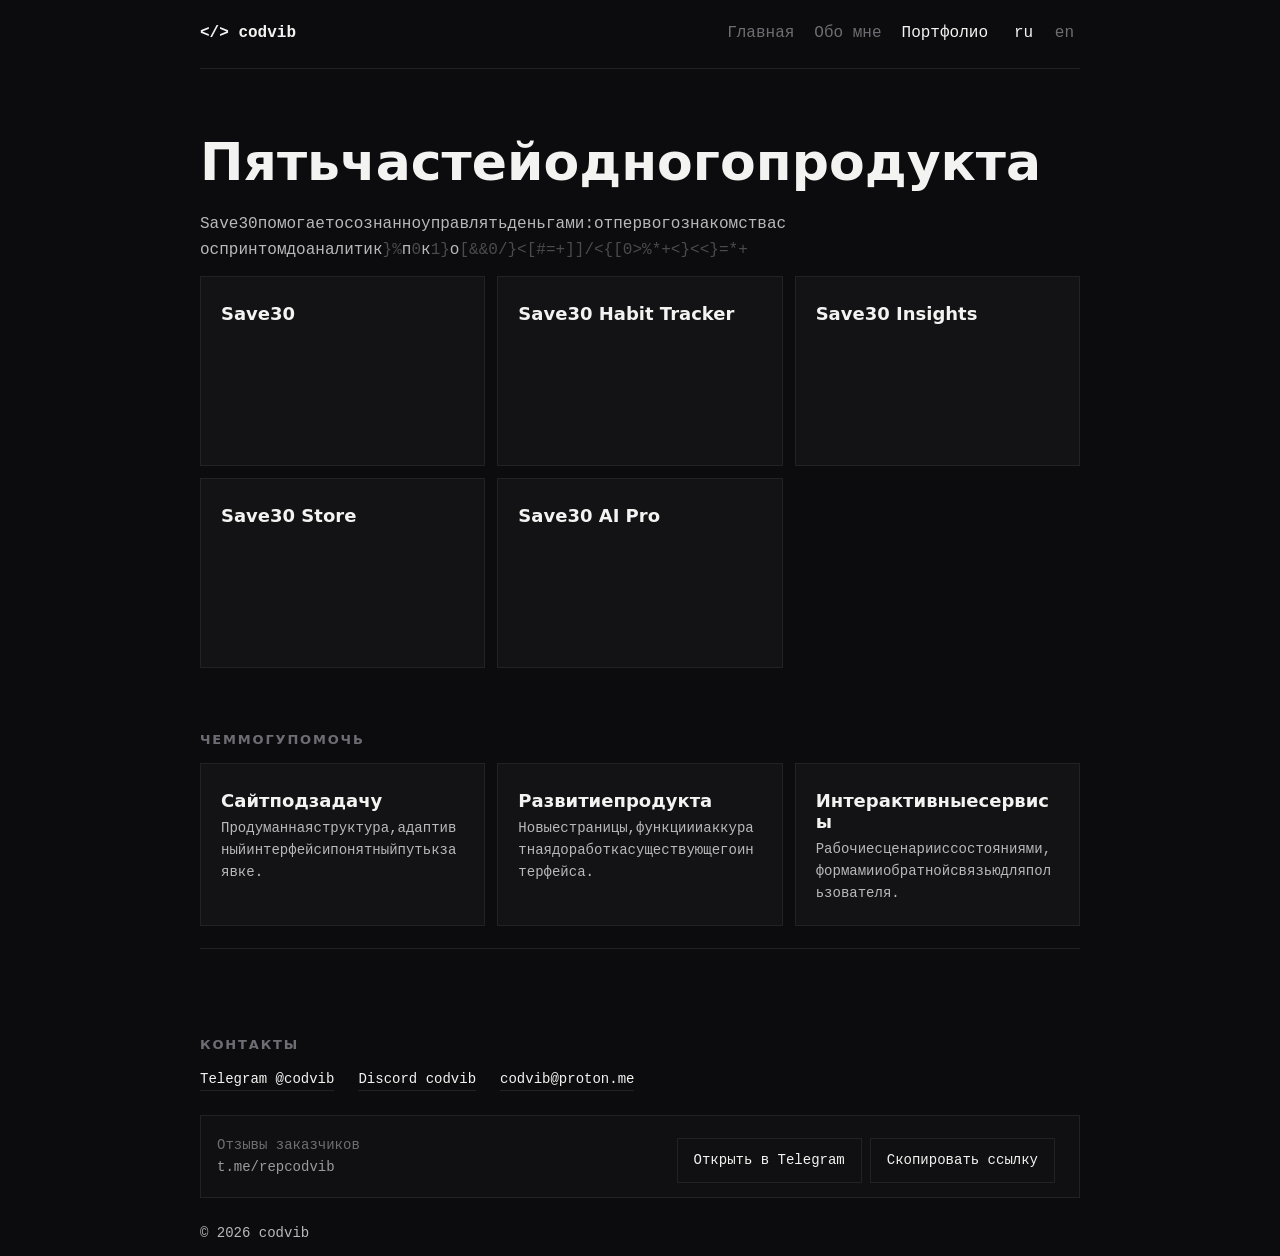
==== portfolio.html @ d9dadb77 "Add files via upload" ====
<!doctype html><html lang="ru"><head><meta charset="utf-8"><meta name="viewport" content="width=device-width,initial-scale=1"><link rel="stylesheet" href="style.css"><title>Портфолио — codvib</title></head><body data-p="work"><main class="w">
<h1 data-t="wh" data-s></h1><p data-t="ws" data-s class="lead-copy"></p>
<div class="grid projects">
<a class="card up" href="save30-landing.html"><small data-t="g1"></small><h3>Save30</h3><p data-t="d1"></p><p class="project-go" data-t="go"></p></a>
<a class="card up" href="save30-webapp.html"><small data-t="g2"></small><h3>Save30 Habit Tracker</h3><p data-t="d2"></p><p class="project-go" data-t="go"></p></a>
<a class="card up" href="save30-insights.html"><small data-t="g3"></small><h3>Save30 Insights</h3><p data-t="d3"></p><p class="project-go" data-t="go"></p></a>
<a class="card up" href="save30-store.html"><small data-t="g4"></small><h3>Save30 Store</h3><p data-t="d4"></p><p class="project-go" data-t="go"></p></a>
<a class="card up" href="save30-ai-saas.html"><small data-t="g5"></small><h3>Save30 AI Pro</h3><p data-t="d5"></p><p class="project-go" data-t="go"></p></a>
</div>
<h2 data-t="vh" data-s></h2><div class="grid">
<div class="card up"><h3 data-t="v1" data-s></h3><p data-t="v1d" data-s></p></div>
<div class="card up"><h3 data-t="v2" data-s></h3><p data-t="v2d" data-s></p></div>
<div class="card up"><h3 data-t="v3" data-s></h3><p data-t="v3d" data-s></p></div></div>
<p class="price-note" data-t="pn"></p></main><script src="app.js"></script></body></html>
---- style.css ----
:root{--bg:#0c0c0e;--fg:#f3f3f1;--dim:#6d6d73;--line:#222226;--card:#131316}
*{box-sizing:border-box;margin:0}
body{background:var(--bg);color:var(--fg);font:16px/1.6 ui-monospace,"JetBrains Mono",Menlo,monospace;padding:0 20px}
.w{max-width:880px;margin:0 auto}
nav{display:flex;gap:20px;align-items:center;padding:20px 0;border-bottom:1px solid var(--line);flex-wrap:wrap}
nav .logo{margin-right:auto;font-weight:700;color:var(--fg);text-decoration:none}
nav a,nav button{color:var(--dim);text-decoration:none;background:none;border:0;font:inherit;cursor:pointer}
nav a.on,nav a:hover,nav button.on,nav button:hover{color:var(--fg)}
h1{font:700 clamp(28px,6vw,52px)/1.15 system-ui,sans-serif;margin:64px 0 20px}
h2{font:600 13px system-ui;letter-spacing:.14em;text-transform:uppercase;color:var(--dim);margin:64px 0 16px}
h3{font:600 18px system-ui;margin:6px 0}
p{color:#b9b9bd;max-width:62ch;margin-bottom:12px}
.st{color:var(--dim);font-size:14px;margin-top:48px}
.btn{display:inline-block;border:1px solid var(--line);padding:10px 16px;color:var(--fg);text-decoration:none;margin:8px 8px 0 0;background:none;font:inherit;cursor:pointer}
.btn:hover{background:var(--fg);color:var(--bg)}
.grid{display:grid;gap:12px;grid-template-columns:repeat(auto-fit,minmax(250px,1fr))}
.card{border:1px solid var(--line);background:var(--card);padding:20px;color:inherit;text-decoration:none;display:block}
a.card:hover{border-color:var(--fg);background:#18181c}
.card small{color:var(--dim)}
.card p{margin:0;font-size:14px}
.up{opacity:0;transform:translateY(36px);transition:opacity .6s,transform .6s}
.up.in{opacity:1;transform:none}
.sym{color:#4a4a50}
.projects .card{position:relative;overflow:hidden;min-height:190px;transition:transform .35s cubic-bezier(.2,.8,.2,1),border-color .3s,box-shadow .35s}
.projects a.card:hover{transform:translateY(-7px);border-color:#79e0bf;box-shadow:0 18px 40px #1ac99418}
.project-go{margin-top:16px!important;color:#79e0bf!important;font-weight:700}
.price-note{margin-top:22px;color:var(--dim);font-size:13px}
.up{transform:translateY(28px) scale(.985);transition:opacity .7s ease,transform .7s cubic-bezier(.2,.8,.2,1)}
.up.in{transform:translateY(0) scale(1)}
[data-s] span{display:inline-block;animation:text-settle .28s ease both}
@keyframes text-settle{from{opacity:.45;transform:translateY(5px);filter:blur(2px)}to{opacity:1;transform:none;filter:none}}
@media(prefers-reduced-motion:reduce){*,*::before,*::after{scroll-behavior:auto!important;animation-duration:.01ms!important;animation-iteration-count:1!important;transition-duration:.01ms!important}.up{opacity:1;transform:none}}
footer{margin:80px 0 40px;padding-top:24px;border-top:1px solid var(--line);color:var(--dim);font-size:14px}
.cl{display:flex;gap:10px 24px;flex-wrap:wrap;margin:12px 0 24px}
.cl a{color:var(--fg);text-decoration:none;border-bottom:1px solid var(--line)}
.rev{display:flex;gap:12px;align-items:center;justify-content:space-between;flex-wrap:wrap;border:1px solid var(--line);background:#101012;padding:14px 16px}
.rev code{color:#9a9aa0}
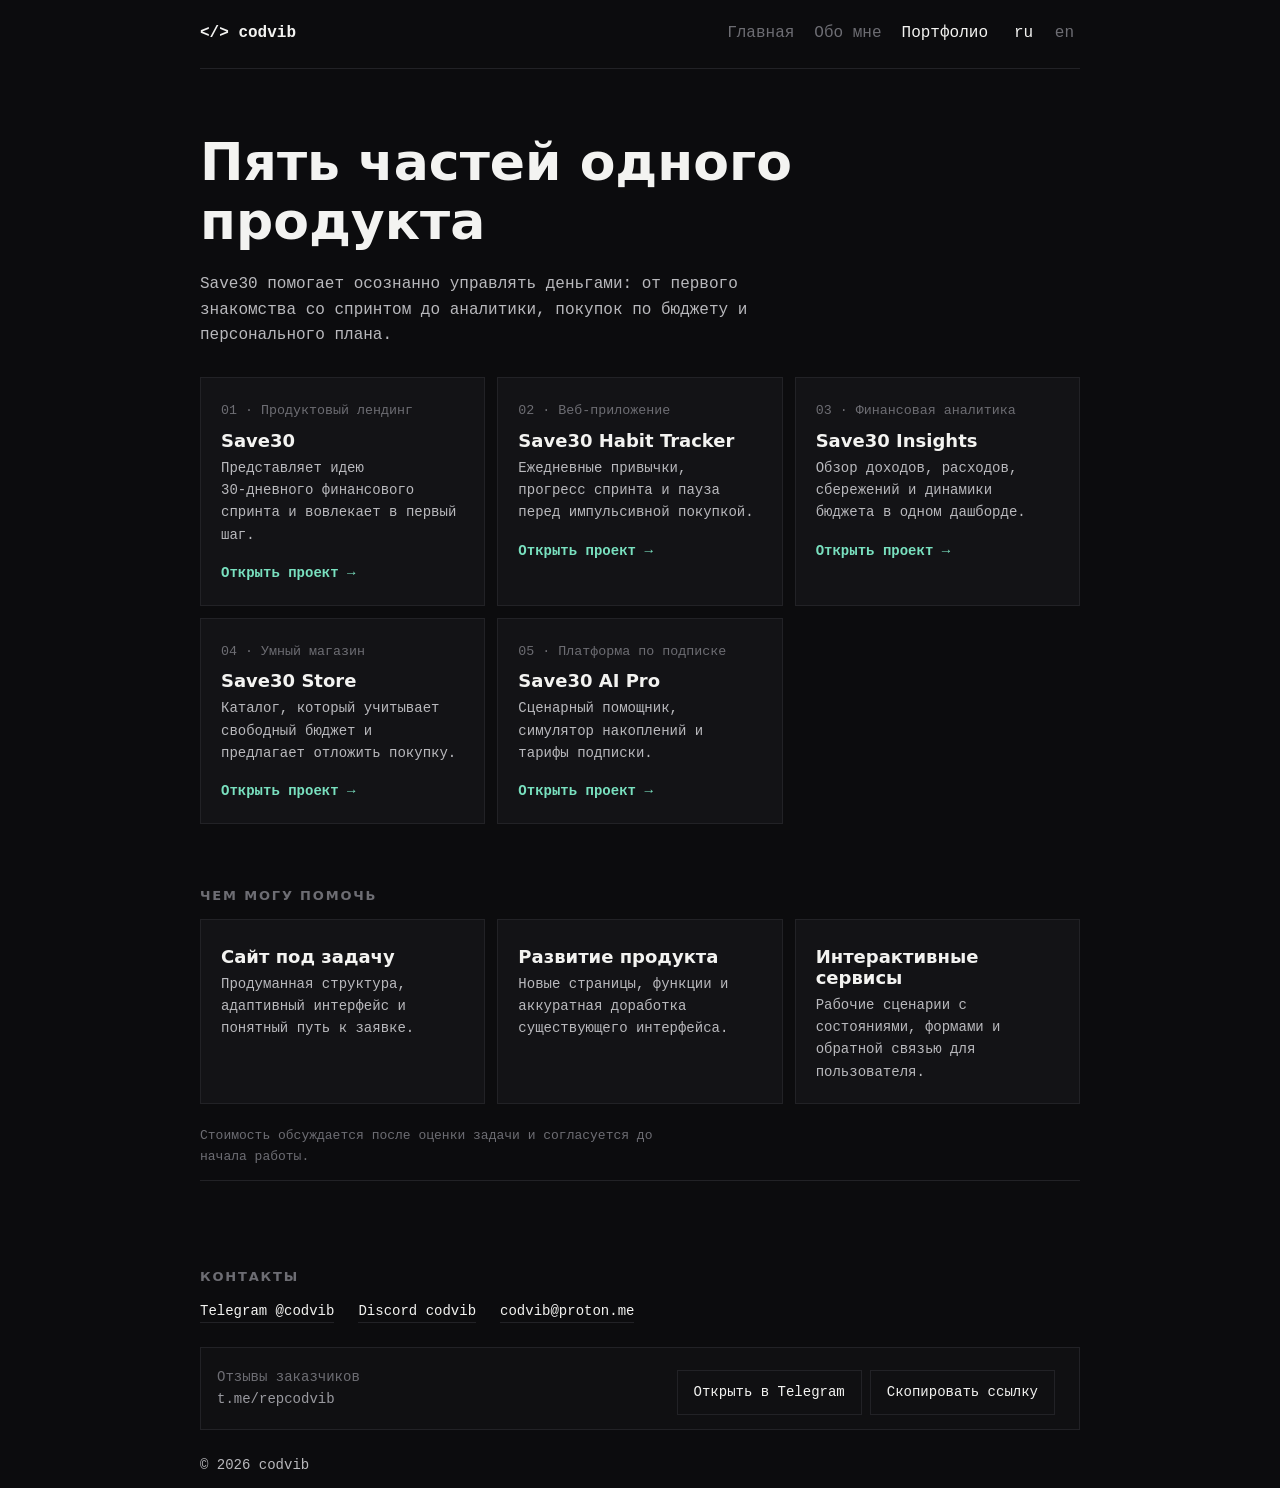
==== commit 7cf3fc0a: "Add files via upload" ====
--- a/portfolio.html
+++ b/portfolio.html
@@ -1,11 +1,11 @@
 <!doctype html><html lang="ru"><head><meta charset="utf-8"><meta name="viewport" content="width=device-width,initial-scale=1"><link rel="stylesheet" href="style.css"><title>Портфолио — codvib</title></head><body data-p="work"><main class="w">
 <h1 data-t="wh" data-s></h1><p data-t="ws" data-s class="lead-copy"></p>
 <div class="grid projects">
-<a class="card up" href="save30-landing.html"><small data-t="g1"></small><h3>Save30</h3><p data-t="d1"></p><p class="project-go" data-t="go"></p></a>
-<a class="card up" href="save30-webapp.html"><small data-t="g2"></small><h3>Save30 Habit Tracker</h3><p data-t="d2"></p><p class="project-go" data-t="go"></p></a>
-<a class="card up" href="save30-insights.html"><small data-t="g3"></small><h3>Save30 Insights</h3><p data-t="d3"></p><p class="project-go" data-t="go"></p></a>
-<a class="card up" href="save30-store.html"><small data-t="g4"></small><h3>Save30 Store</h3><p data-t="d4"></p><p class="project-go" data-t="go"></p></a>
-<a class="card up" href="save30-ai-saas.html"><small data-t="g5"></small><h3>Save30 AI Pro</h3><p data-t="d5"></p><p class="project-go" data-t="go"></p></a>
+<a class="card up" href="save30-landing.html"><small data-s data-t="g1"></small><h3 data-s>Save30</h3><p data-s data-t="d1"></p><p class="project-go" data-s data-t="go"></p></a>
+<a class="card up" href="save30-webapp.html"><small data-s data-t="g2"></small><h3 data-s>Save30 Habit Tracker</h3><p data-s data-t="d2"></p><p class="project-go" data-s data-t="go"></p></a>
+<a class="card up" href="save30-insights.html"><small data-s data-t="g3"></small><h3 data-s>Save30 Insights</h3><p data-s data-t="d3"></p><p class="project-go" data-s data-t="go"></p></a>
+<a class="card up" href="save30-store.html"><small data-s data-t="g4"></small><h3 data-s>Save30 Store</h3><p data-s data-t="d4"></p><p class="project-go" data-s data-t="go"></p></a>
+<a class="card up" href="save30-ai-saas.html"><small data-s data-t="g5"></small><h3 data-s>Save30 AI Pro</h3><p data-s data-t="d5"></p><p class="project-go" data-s data-t="go"></p></a>
 </div>
 <h2 data-t="vh" data-s></h2><div class="grid">
 <div class="card up"><h3 data-t="v1" data-s></h3><p data-t="v1d" data-s></p></div>
--- a/style.css
+++ b/style.css
@@ -18,20 +18,19 @@
 a.card:hover{border-color:var(--fg);background:#18181c}
 .card small{color:var(--dim)}
 .card p{margin:0;font-size:14px}
-.up{opacity:0;transform:translateY(36px);transition:opacity .6s,transform .6s}
+.up{opacity:0;transform:translateY(26px) scale(.97);transition:opacity .45s ease,transform .5s cubic-bezier(.2,.8,.2,1)}
 .up.in{opacity:1;transform:none}
-.sym{color:#4a4a50}
-.projects .card{position:relative;overflow:hidden;min-height:190px;transition:transform .35s cubic-bezier(.2,.8,.2,1),border-color .3s,box-shadow .35s}
-.projects a.card:hover{transform:translateY(-7px);border-color:#79e0bf;box-shadow:0 18px 40px #1ac99418}
+[data-s]{opacity:0}[data-s].rd{opacity:1}
+.wd{display:inline-block;animation:wd .4s cubic-bezier(.2,.8,.2,1) both}
+@keyframes wd{from{opacity:0;transform:translateY(.55em);filter:blur(4px)}to{opacity:1;transform:none;filter:none}}
+.projects .card{position:relative;overflow:hidden;min-height:190px;transition:opacity .45s ease,transform .5s cubic-bezier(.2,.8,.2,1),border-color .25s,box-shadow .25s}
+.projects a.card:hover{transform:translateY(-6px);border-color:#79e0bf;box-shadow:0 18px 40px #1ac99418}
 .project-go{margin-top:16px!important;color:#79e0bf!important;font-weight:700}
 .price-note{margin-top:22px;color:var(--dim);font-size:13px}
-.up{transform:translateY(28px) scale(.985);transition:opacity .7s ease,transform .7s cubic-bezier(.2,.8,.2,1)}
-.up.in{transform:translateY(0) scale(1)}
-[data-s] span{display:inline-block;animation:text-settle .28s ease both}
-@keyframes text-settle{from{opacity:.45;transform:translateY(5px);filter:blur(2px)}to{opacity:1;transform:none;filter:none}}
-@media(prefers-reduced-motion:reduce){*,*::before,*::after{scroll-behavior:auto!important;animation-duration:.01ms!important;animation-iteration-count:1!important;transition-duration:.01ms!important}.up{opacity:1;transform:none}}
+@media(prefers-reduced-motion:reduce){.up{opacity:1;transform:none;transition:none}.wd{animation:none}}
 footer{margin:80px 0 40px;padding-top:24px;border-top:1px solid var(--line);color:var(--dim);font-size:14px}
 .cl{display:flex;gap:10px 24px;flex-wrap:wrap;margin:12px 0 24px}
 .cl a{color:var(--fg);text-decoration:none;border-bottom:1px solid var(--line)}
 .rev{display:flex;gap:12px;align-items:center;justify-content:space-between;flex-wrap:wrap;border:1px solid var(--line);background:#101012;padding:14px 16px}
 .rev code{color:#9a9aa0}
+.lead-copy{margin-bottom:28px}
